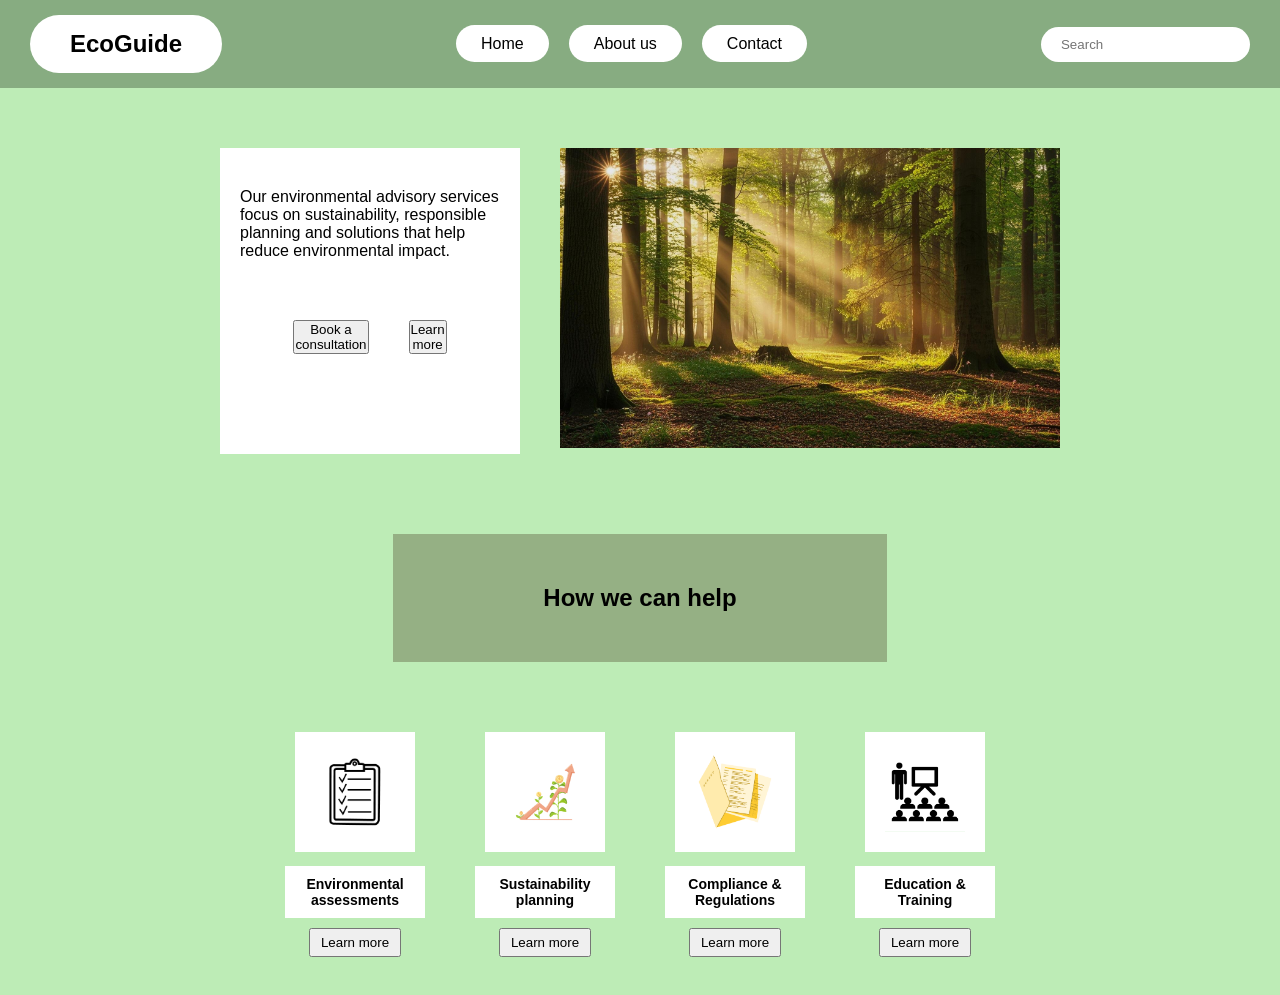
==== index.html @ d03bf0b4 "Making Changes" ====
<!DOCTYPE html>
<html lang="en">
<head>
    <meta charset="UTF-8">
    <title>Environmental advisory</title>
    <link rel="stylesheet" href="style.css">
</head>

<body>
<!--Navigation-->
<header>
    <nav class="navbar">
        <div class="logo">EcoGuide</div>

        <ul class="nav-links">
            <li><a href="#">Home</a></li>
            <li><a href="#">About us</a></li>
            <li><a href="#">Contact</a></li>
        </ul>
            <div class="search-box">
            <input type="text" placeholder="Search">
            </div>
    </nav>
</header>

<!--Intro-->
<section class="intro">
   <div class="intro-text">
       <p>Our environmental advisory services focus on sustainability,
           responsible planning and solutions that help reduce environmental impact.</p>

    <div class="intro buttons">
        <button>Book a consultation</button>
        <button>Learn more</button>
    </div>
   </div>
    <div class="intro-image">
        <img src="images/forrest.jpg" alt="forrest">
    </div>
</section>

<!--Heading-->
<section class="help-section">
    <h2>How we can help</h2>
</section>

<!--Services-->
<section class="services">

    <div class="service-card">
        <img src="images/checklist.jpg" alt="checklist-1">
        <h3>Environmental assessments</h3>
        <button>Learn more</button>
    </div>

    <div class="service-card">
        <img src="images/graph.jpg" alt="graph">
        <h3>Sustainability planning</h3>
        <button>Learn more</button>
    </div>

    <div class="service-card">
        <img src="images/folder.png">
        <h3>Compliance & Regulations</h3>
        <button>Learn more</button>
    </div>

    <div class="service-card">
        <img src="images/teach.png">
        <h3>Education & Training</h3>
        <button>Learn more</button>
    </div>
</section>

<!--Bottom Images-->
<section class ="bottom-images">
    <img src=""

</section>


</body>
</html>
---- style.css ----
*{
    margin:0;
    padding:0;
    box-sizing:border-box;
    font-family:Arial, Helvetica, sans-serif;
}
body{
    background:#bdecb6;
}

/* Navbar */

.navbar{
    background:#87ac81;
    display:flex;
    justify-content:space-between;
    align-items:center;
    padding:15px 30px;
}

.logo{
    background:white;
    padding:15px 40px;
    border-radius:40px;
    font-size:24px;
    font-weight:bold;
}

.nav-links {
    display:flex;
    gap:20px;
    list-style:none;
}

.nav-links a{
    text-decoration:none;
    background:white;
    color:black;
    padding:10px 25px;
    border-radius:30px;
}

.search-box input{
    padding:10px 20px;
    border:none;
    border-radius:30px;
}

/* Intro */

.intro{
    display:flex;
    justify-content:center;
    gap:40px;
    padding:60px;
}
.intro-text{
    width:300px;
    background:white;
    padding:40px 20px;
    text-align:center:
}

.intro-buttons{
    margin-top:20px;
    display:flex;
    justify-content:center;
    gap:10px;
}

.intro-buttons button{
    border:none;
    background:white;
    padding:8px 10px;
    cursor:pointer;
}

.intro-image img{
    width:500px;
    height:300px;
    object-fit:cover;
}

/* Heading */

.help-section{
    display:flex;
    justify-content:center;
    margin:20px 0 50px;
}

.help-section h2{
    background:#95b084;
    padding:50px 150px;
}

/* Services */

.services{
    display:flex;
    justify-content:center;
    gap:50px;
    flex-wrap:warp;
    padding:20px
}

.service-card{
    text-align:center;
}

.service-card img{
    width:120px;
    height:120px;
    background:white;
    padding:20px;
}

.service-card h3{
    background:white;
    margin-top:10px;
    padding:10px;
    font-size:14px;
    width:140px;
}

.service-card button{
    margin-top:10px;
    padding:5px 10px;
    border:none:
    background:white;
    cursor:pointer;
}
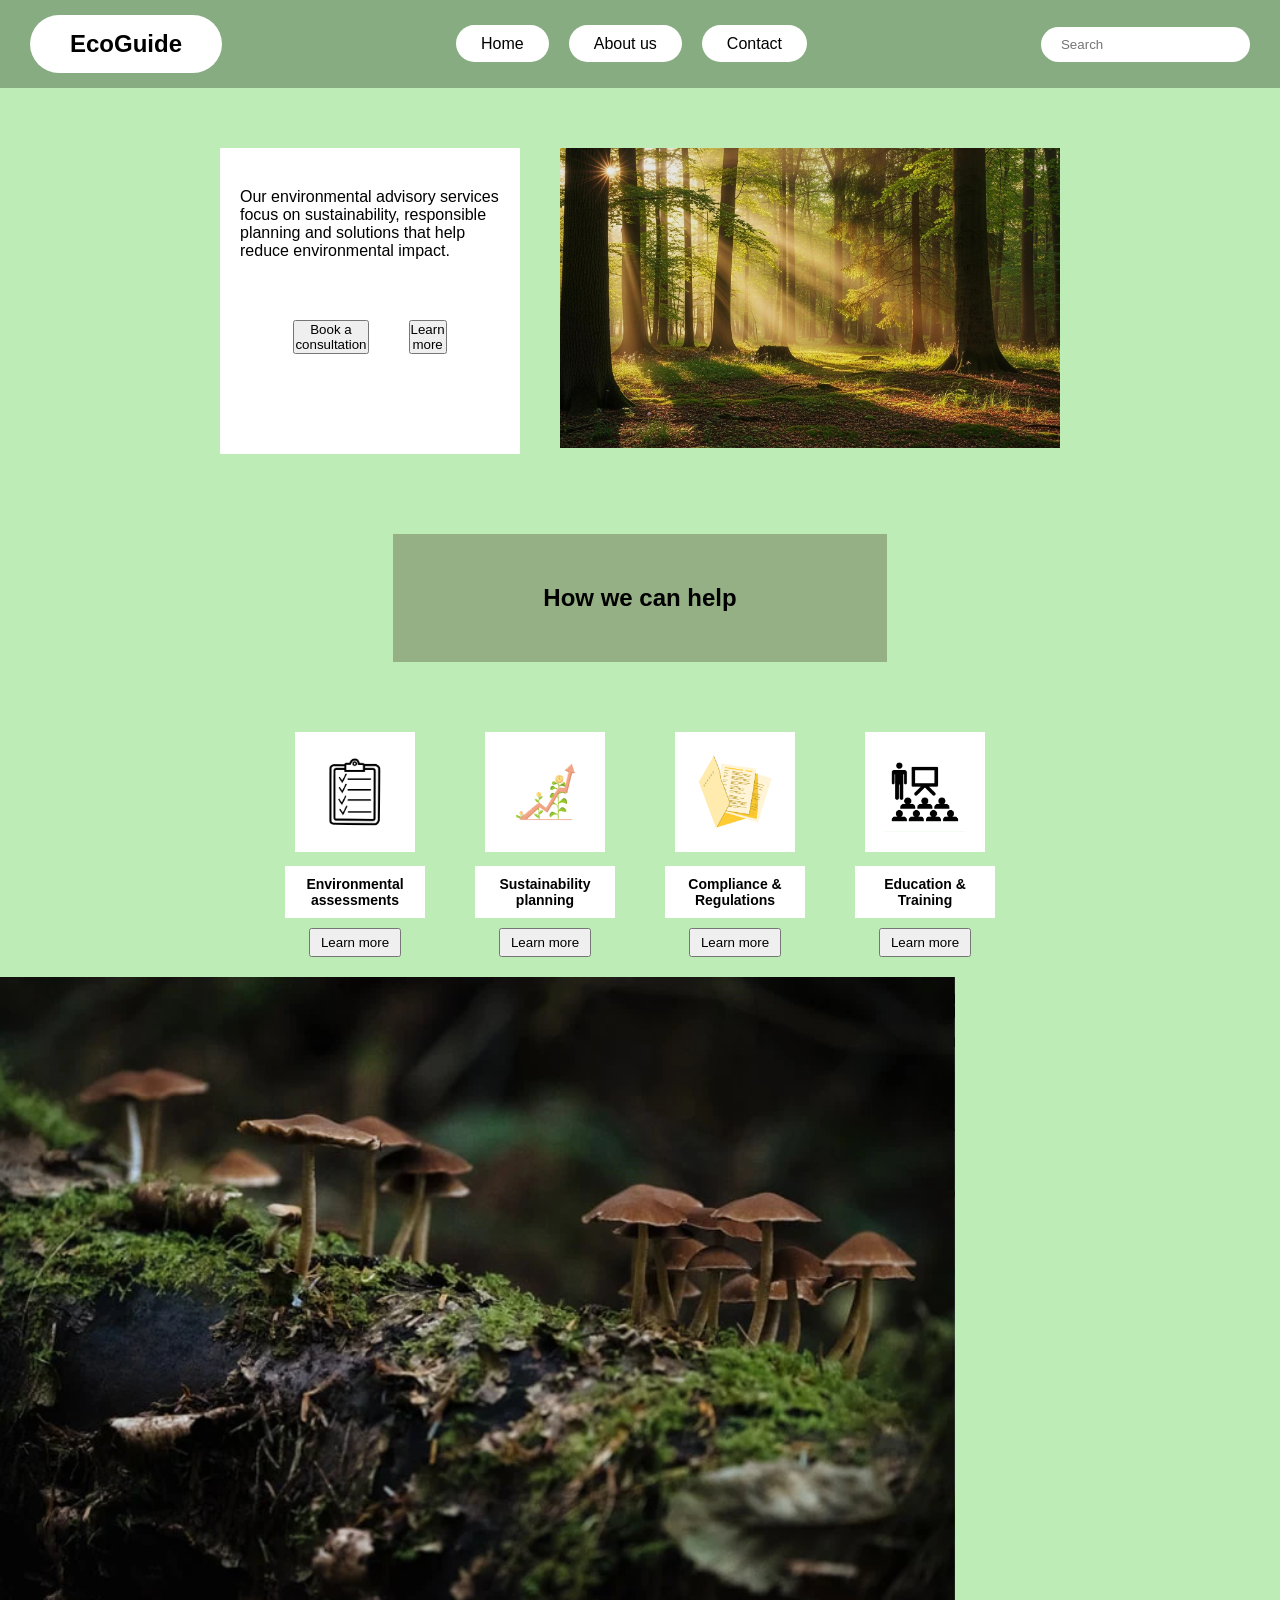
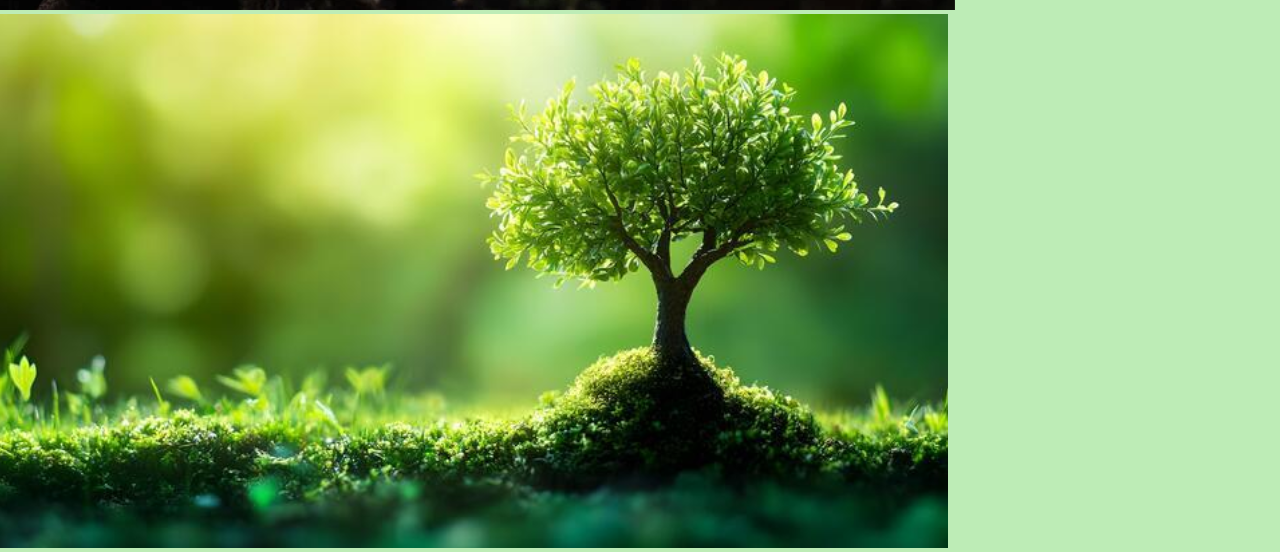
==== commit 8d985dd1: "Making Changes" ====
--- a/index.html
+++ b/index.html
@@ -60,13 +60,13 @@
     </div>
 
     <div class="service-card">
-        <img src="images/folder.png">
+        <img src="images/folder.jpg">
         <h3>Compliance & Regulations</h3>
         <button>Learn more</button>
     </div>
 
     <div class="service-card">
-        <img src="images/teach.png">
+        <img src="images/teach.jpg">
         <h3>Education & Training</h3>
         <button>Learn more</button>
     </div>
@@ -74,8 +74,8 @@
 
 <!--Bottom Images-->
 <section class ="bottom-images">
-    <img src=""
-
+    <img src="images/mushroom.jpg">
+    <img src="images/greentree.jpg">
 </section>
 
 
--- a/style.css
+++ b/style.css
@@ -129,4 +129,7 @@
     border:none:
     background:white;
     cursor:pointer;
-}+}
+
+/* Bottom images */
+.
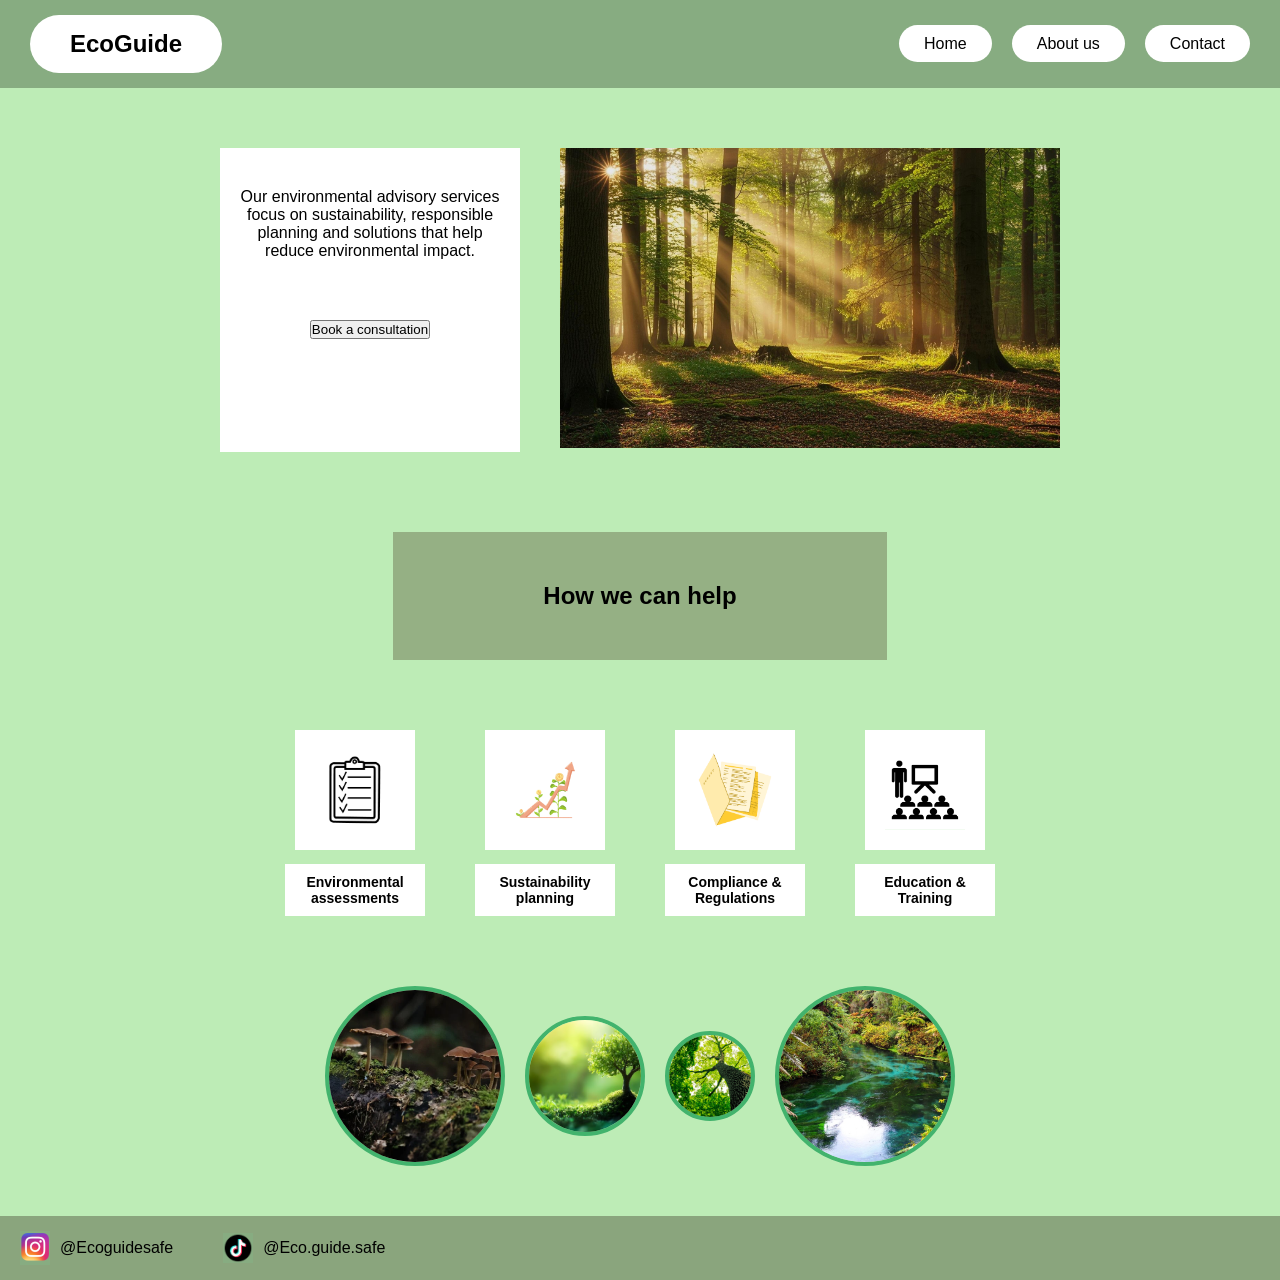
==== commit 8453f0ab: "Making Changes" ====
--- a/index.html
+++ b/index.html
@@ -2,7 +2,7 @@
 <html lang="en">
 <head>
     <meta charset="UTF-8">
-    <title>Environmental advisory</title>
+    <title>EcoGuide | Home</title>
     <link rel="stylesheet" href="style.css">
 </head>
 
@@ -14,12 +14,9 @@
 
         <ul class="nav-links">
             <li><a href="#">Home</a></li>
-            <li><a href="#">About us</a></li>
+            <li><a href="about.html">About us</a></li>
             <li><a href="#">Contact</a></li>
         </ul>
-            <div class="search-box">
-            <input type="text" placeholder="Search">
-            </div>
     </nav>
 </header>
 
@@ -31,7 +28,6 @@
 
     <div class="intro buttons">
         <button>Book a consultation</button>
-        <button>Learn more</button>
     </div>
    </div>
     <div class="intro-image">
@@ -50,34 +46,45 @@
     <div class="service-card">
         <img src="images/checklist.jpg" alt="checklist-1">
         <h3>Environmental assessments</h3>
-        <button>Learn more</button>
     </div>
 
     <div class="service-card">
         <img src="images/graph.jpg" alt="graph">
         <h3>Sustainability planning</h3>
-        <button>Learn more</button>
     </div>
 
     <div class="service-card">
-        <img src="images/folder.jpg">
+        <img src="images/folder.jpg" alt="folder">
         <h3>Compliance & Regulations</h3>
-        <button>Learn more</button>
     </div>
 
     <div class="service-card">
-        <img src="images/teach.jpg">
+        <img src="images/teach.jpg" alt="teach">
         <h3>Education & Training</h3>
-        <button>Learn more</button>
     </div>
 </section>
 
 <!--Bottom Images-->
 <section class ="bottom-images">
-    <img src="images/mushroom.jpg">
-    <img src="images/greentree.jpg">
+    <img id="img1" src="images/mushroom.jpg" class="circle large" alt="mushroom">
+    <img id="img2" src="images/greentree.jpg" class="circle medium" alt="greentree">
+    <img id="img3" src="images/brighttree.jpg" class="circle small" alt="brighttree">
+    <img id="img4" src="images/river.jpg" class="circle large" alt="river">
 </section>
 
+<!--Footer-->
+<footer>
+    <div class="social">
+        <img src="images/instagram.png" alt="instagram">
+        <span>@Ecoguidesafe</span>
+    </div>
+
+    <div class="social">
+        <img src="images/tiktok.png" alt="tiktok">
+        <span>@Eco.guide.safe</span>
+    </div>
+
+</footer>
 
 </body>
 </html>
--- a/style.css
+++ b/style.css
@@ -40,12 +40,6 @@
     border-radius:30px;
 }
 
-.search-box input{
-    padding:10px 20px;
-    border:none;
-    border-radius:30px;
-}
-
 /* Intro */
 
 .intro{
@@ -58,21 +52,7 @@
     width:300px;
     background:white;
     padding:40px 20px;
-    text-align:center:
-}
-
-.intro-buttons{
-    margin-top:20px;
-    display:flex;
-    justify-content:center;
-    gap:10px;
-}
-
-.intro-buttons button{
-    border:none;
-    background:white;
-    padding:8px 10px;
-    cursor:pointer;
+    text-align:center;
 }
 
 .intro-image img{
@@ -100,7 +80,7 @@
     display:flex;
     justify-content:center;
     gap:50px;
-    flex-wrap:warp;
+    flex-wrap:wrap;
     padding:20px
 }
 
@@ -123,13 +103,52 @@
     width:140px;
 }
 
-.service-card button{
-    margin-top:10px;
-    padding:5px 10px;
-    border:none:
-    background:white;
-    cursor:pointer;
+/* Bottom images */
+
+.bottom-images{
+    display:flex;
+    justify-content:center;
+    align-items:center;
+    gap:20px;
+    padding:50px;
 }
 
-/* Bottom images */
-.+.circle{
+    border-radius:50%;
+    object-fit:cover;
+    border:4px solid #42b36d;
+}
+
+.large{
+    width:180px;
+    height:180px;
+}
+
+.medium{
+    width:120px;
+    height:120px;
+}
+
+.small{
+    width:90px;
+    height:90px;
+}
+
+/* Footer */
+
+footer{
+    background:#8aa57d;
+    display:flex;
+    gap:50px;
+    padding:15px 20px;
+}
+
+.social{
+    display:flex;
+    align-items:center;
+    gap:10px;
+}
+
+.social img{
+    width:30px;
+}
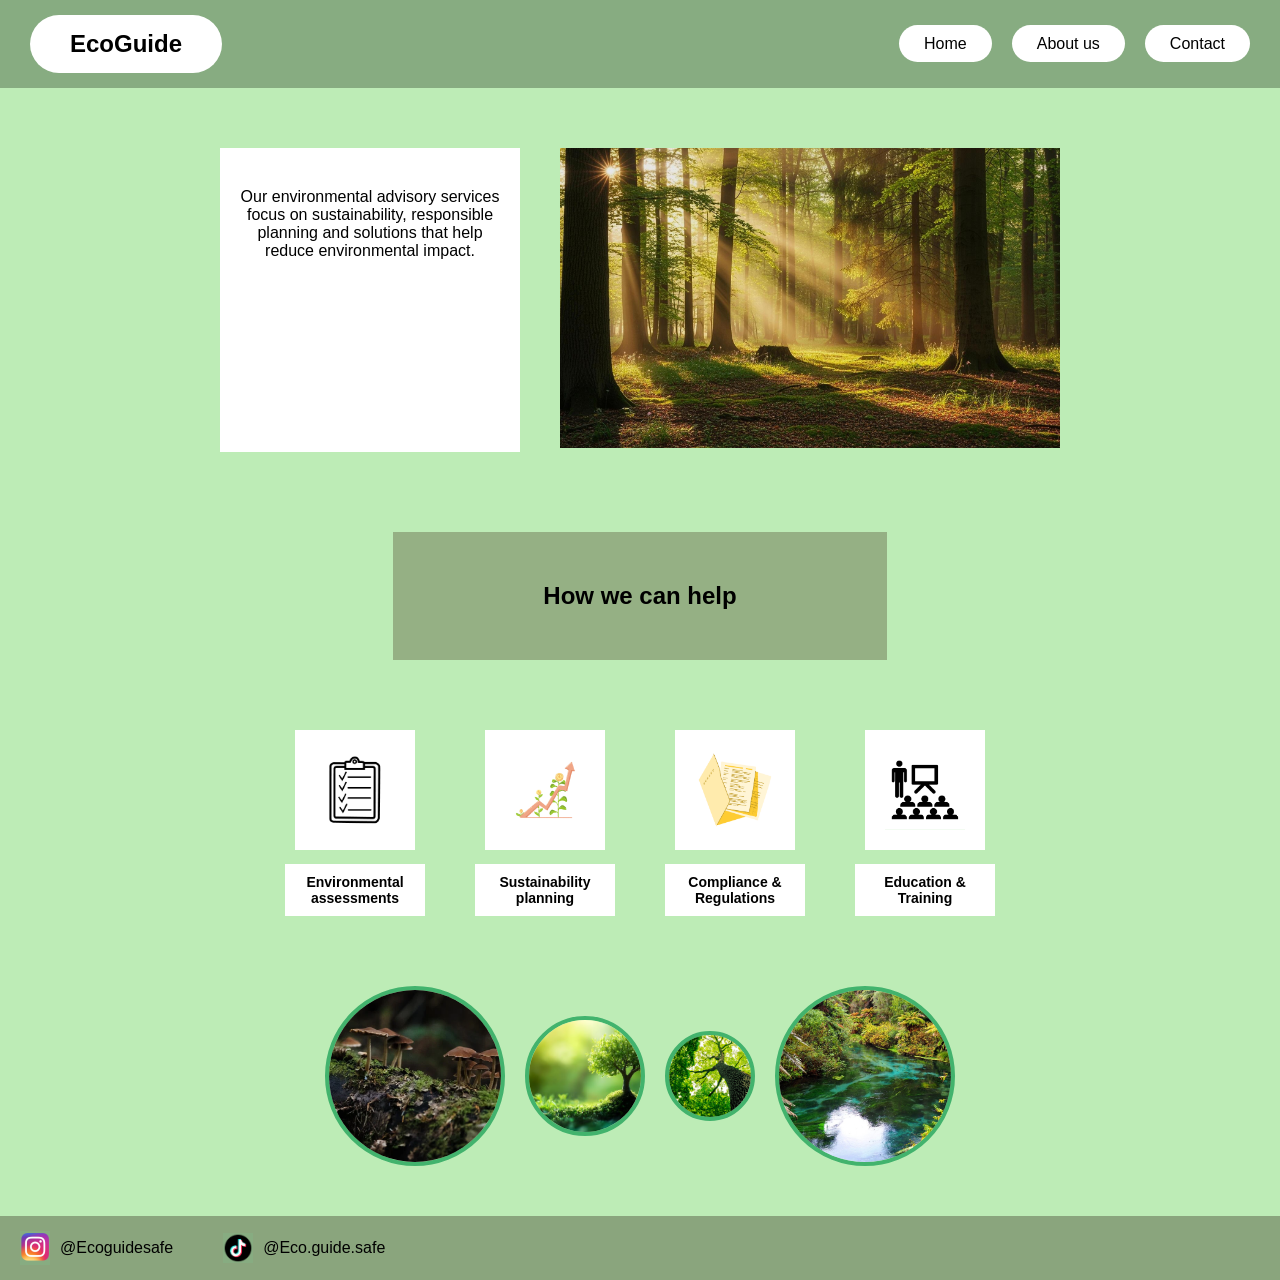
==== commit 4537ff16: "Making Changes" ====
--- a/index.html
+++ b/index.html
@@ -2,20 +2,21 @@
 <html lang="en">
 <head>
     <meta charset="UTF-8">
+    <meta name="viewport" content="width=device-width, initial-scale=1.0">
     <title>EcoGuide | Home</title>
-    <link rel="stylesheet" href="style.css">
+    <link rel="stylesheet" href="style.css"">
 </head>
 
 <body>
 <!--Navigation-->
 <header>
-    <nav class="navbar">
+<nav class="navbar">
         <div class="logo">EcoGuide</div>
 
         <ul class="nav-links">
-            <li><a href="#">Home</a></li>
+            <li><a href="index.html">Home</a></li>
             <li><a href="about.html">About us</a></li>
-            <li><a href="#">Contact</a></li>
+            <li><a href="contact.html">Contact</a></li>
         </ul>
     </nav>
 </header>
@@ -26,18 +27,17 @@
        <p>Our environmental advisory services focus on sustainability,
            responsible planning and solutions that help reduce environmental impact.</p>
 
-    <div class="intro buttons">
-        <button>Book a consultation</button>
-    </div>
    </div>
+
     <div class="intro-image">
         <img src="images/forrest.jpg" alt="forrest">
     </div>
+
 </section>
 
 <!--Heading-->
 <section class="help-section">
-    <h2>How we can help</h2>
+    <h1>How we can help</h1>
 </section>
 
 <!--Services-->
--- a/style.css
+++ b/style.css
@@ -69,7 +69,7 @@
     margin:20px 0 50px;
 }
 
-.help-section h2{
+.help-section h1{
     background:#95b084;
     padding:50px 150px;
 }
@@ -151,4 +151,273 @@
 
 .social img{
     width:30px;
-}+}
+
+/* ABOUT PAGE */
+
+.about-hero{
+    display:flex;
+    justify-content:center;
+    gap:20px;
+    margin-top:35px;
+}
+
+.about-image img{
+    width:470px;
+    height:260px;
+    object-fit:cover;
+}
+
+.about-text{
+    width:400px;
+}
+
+.about-text h1{
+    background:#8fa683;
+    text-align:center;
+    padding:15px;
+    font-size:18px;
+    font-weight:normal;
+    margin-bottom:6px;
+}
+
+.about-text p{
+    background:white;
+    text-align:center;
+    padding:25px;
+    line-height:1.5;
+    font-size:16px;
+}
+
+
+/* VALUES */
+
+.values-title{
+    display:flex;
+    justify-content:center;
+    margin:40px 0;
+}
+
+.values-title h2{
+    background:#8fa683;
+    width:420px;
+    padding:30px;
+    text-align:center;
+    font-size:26px;
+}
+
+.values{
+    display:flex;
+    justify-content:space-evenly;
+    width:95%;
+    margin:auto;
+}
+
+.value-card{
+    width:180px;
+    text-align:center;
+}
+
+.value-card h3{
+    background:white;
+    padding:12px;
+    margin-bottom:10px;
+}
+
+.value-card img{
+    width:180px;
+    height:110px;
+    background:white;
+    object-fit:contain;
+}
+
+.value-card p{
+    background:white;
+    padding:15px;
+    margin-top:-4px;
+    font-size:15px;
+    line-height:1.4;
+}
+
+
+/* GREEN BANNER */
+
+.cta{
+    width:70%;
+    margin:40px auto;
+    background:#8fa683;
+    text-align:center;
+    padding:20px;
+}
+
+.cta h2{
+    font-size:36px;
+    margin-bottom:10px;
+}
+
+.cta h3{
+    font-size:28px;
+    font-weight:normal;
+}
+
+
+/* BOTTOM */
+
+.bottom-about{
+    display:flex;
+    justify-content:center;
+    gap:30px;
+    margin-bottom:35px;
+}
+
+.bottom-image img{
+    width:420px;
+    height:220px;
+    object-fit:cover;
+}
+
+.contact-box{
+    width:330px;
+    background:white;
+    display:flex;
+    justify-content:center;
+    align-items:center;
+    padding:30px;
+    text-align:center;
+    line-height:1.5;
+    font-size:17px;
+}
+
+/* CONTACT PAGE */
+.contact-section{
+    display:flex;
+    justify-content:center;
+    gap:60px;
+    margin-top:45px;
+}
+
+.contact-form{
+    display:flex;
+    flex-direction:column;
+    gap:12px;
+}
+
+.contact-form input{
+    width:320px;
+    padding:12px;
+    border:none;
+    background:white;
+    text-align:center;
+    font-size:16px;
+}
+
+.contact-form textarea{
+    width:320px;
+    height:150px;
+    padding:15px;
+    border:none;
+    resize:none;
+    text-align:center;
+    font-size:16px;
+}
+
+.contact-info{
+    width:350px;
+}
+
+.contact-info h2{
+    background:white;
+    text-align:center;
+    padding:15px;
+    font-size:18px;
+    font-weight:normal;
+    margin-bottom:15px;
+}
+
+.info-box{
+    background:white;
+    padding:40px 25px;
+    text-align:center;
+    line-height:1.6;
+    min-height:190px;
+}
+
+/* ---------- FAQ ---------- */
+
+.faq-title{
+    margin:40px 0;
+    display:flex;
+    justify-content:flex-start;
+    padding-left:70px;
+}
+
+.faq-title h2{
+    background:#8da67d;
+    width:180px;
+    padding:18px;
+    text-align:center;
+    font-size:42px;
+}
+
+.faq{
+    width:90%;
+    margin:auto;
+    display:grid;
+    grid-template-columns:repeat(2,1fr);
+    gap:30px 60px;
+}
+
+.faq-card h3{
+    background:white;
+    padding:12px;
+    text-align:center;
+    font-size:17px;
+    font-style:italic;
+    text-decoration:underline;
+}
+
+.faq-card p{
+    background:white;
+    padding:15px;
+    text-align:center;
+    line-height:1.5;
+    font-size:15px;
+}
+
+/* ---------- RESPONSIVE ---------- */
+
+@media(max-width:900px){
+
+.contact-section{
+    flex-direction:column;
+    align-items:center;
+}
+
+.faq{
+    grid-template-columns:1fr;
+}
+
+.contact-form input,
+.contact-form textarea,
+.contact-info{
+    width:90%;
+}
+
+}
+
+/*--SUBMIT--*/
+.submit-btn{
+    margin-top:15px;
+    width:100%;
+    padding:12px;
+    background:#8da67d;
+    color:white;
+    border:none;
+    font-size:16px;
+    cursor:pointer;
+    transition:0.3s;
+}
+
+.submit-btn:hover{
+    background:#6f8b63;
+}
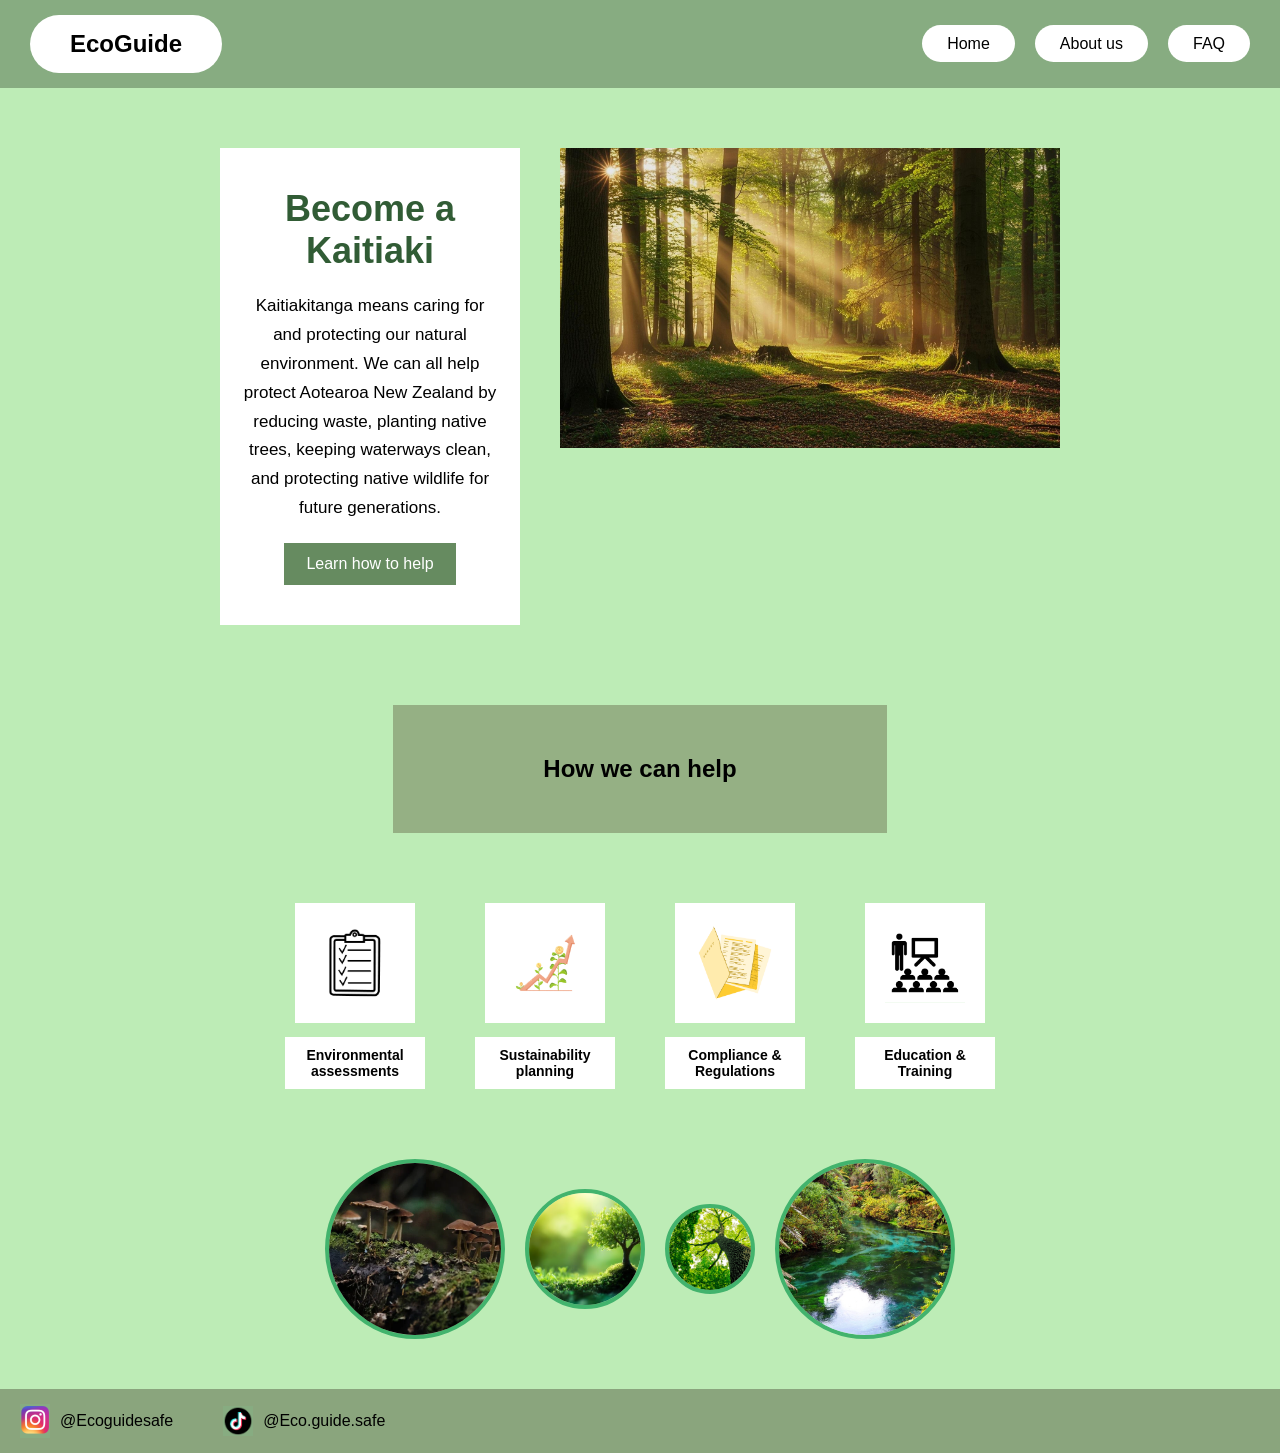
==== commit 3228a03b: "Making Changes" ====
--- a/index.html
+++ b/index.html
@@ -4,7 +4,7 @@
     <meta charset="UTF-8">
     <meta name="viewport" content="width=device-width, initial-scale=1.0">
     <title>EcoGuide | Home</title>
-    <link rel="stylesheet" href="style.css"">
+    <link rel="stylesheet" href="style.css">
 </head>
 
 <body>
@@ -16,18 +16,30 @@
         <ul class="nav-links">
             <li><a href="index.html">Home</a></li>
             <li><a href="about.html">About us</a></li>
-            <li><a href="contact.html">Contact</a></li>
+            <li><a href="contact.html">FAQ</a></li>
         </ul>
     </nav>
 </header>
 
 <!--Intro-->
 <section class="intro">
-   <div class="intro-text">
-       <p>Our environmental advisory services focus on sustainability,
-           responsible planning and solutions that help reduce environmental impact.</p>
 
-   </div>
+    <div class="intro-text">
+        <h1>Become a Kaitiaki</h1>
+
+        <p>
+            Kaitiakitanga means caring for and protecting
+            our natural environment. We can all help protect
+            Aotearoa New Zealand by reducing waste, planting
+            native trees, keeping waterways clean, and
+            protecting native wildlife for future generations.
+        </p>
+
+        <div class="intro-buttons">
+            <a href="about.html" class="intro-button">Learn how to help</a>
+        </div>
+    </div>
+
 
     <div class="intro-image">
         <img src="images/forrest.jpg" alt="forrest">
--- a/style.css
+++ b/style.css
@@ -61,6 +61,35 @@
     object-fit:cover;
 }
 
+/* Kaitiakitanga introduction */
+
+.intro-text h1 {
+    color: #315c35;
+    font-size: 36px;
+    margin-bottom: 20px;
+}
+
+.intro-text p {
+    font-size: 17px;
+    line-height: 1.7;
+}
+
+.intro-buttons {
+    margin-top: 20px;
+}
+
+.intro-button {
+    display: inline-block;
+    background-color: #668b60;
+    color: white;
+    padding: 12px 22px;
+    text-decoration: none;
+}
+
+.intro-button:hover {
+    background-color: #315c35;
+}
+
 /* Heading */
 
 .help-section{
@@ -274,72 +303,6 @@
     width:420px;
     height:220px;
     object-fit:cover;
-}
-
-.contact-box{
-    width:330px;
-    background:white;
-    display:flex;
-    justify-content:center;
-    align-items:center;
-    padding:30px;
-    text-align:center;
-    line-height:1.5;
-    font-size:17px;
-}
-
-/* CONTACT PAGE */
-.contact-section{
-    display:flex;
-    justify-content:center;
-    gap:60px;
-    margin-top:45px;
-}
-
-.contact-form{
-    display:flex;
-    flex-direction:column;
-    gap:12px;
-}
-
-.contact-form input{
-    width:320px;
-    padding:12px;
-    border:none;
-    background:white;
-    text-align:center;
-    font-size:16px;
-}
-
-.contact-form textarea{
-    width:320px;
-    height:150px;
-    padding:15px;
-    border:none;
-    resize:none;
-    text-align:center;
-    font-size:16px;
-}
-
-.contact-info{
-    width:350px;
-}
-
-.contact-info h2{
-    background:white;
-    text-align:center;
-    padding:15px;
-    font-size:18px;
-    font-weight:normal;
-    margin-bottom:15px;
-}
-
-.info-box{
-    background:white;
-    padding:40px 25px;
-    text-align:center;
-    line-height:1.6;
-    min-height:190px;
 }
 
 /* ---------- FAQ ---------- */
@@ -405,19 +368,19 @@
 
 }
 
-/*--SUBMIT--*/
-.submit-btn{
-    margin-top:15px;
-    width:100%;
-    padding:12px;
-    background:#8da67d;
-    color:white;
-    border:none;
-    font-size:16px;
-    cursor:pointer;
-    transition:0.3s;
-}
-
-.submit-btn:hover{
-    background:#6f8b63;
-}
+/*---- Footer ----*/
+
+html, body {
+    margin: 0;
+    min-height: 100%;
+}
+
+body {
+    min-height: 100vh;
+    display: flex;
+    flex-direction: column;
+}
+
+footer {
+    margin-top: auto;
+}
